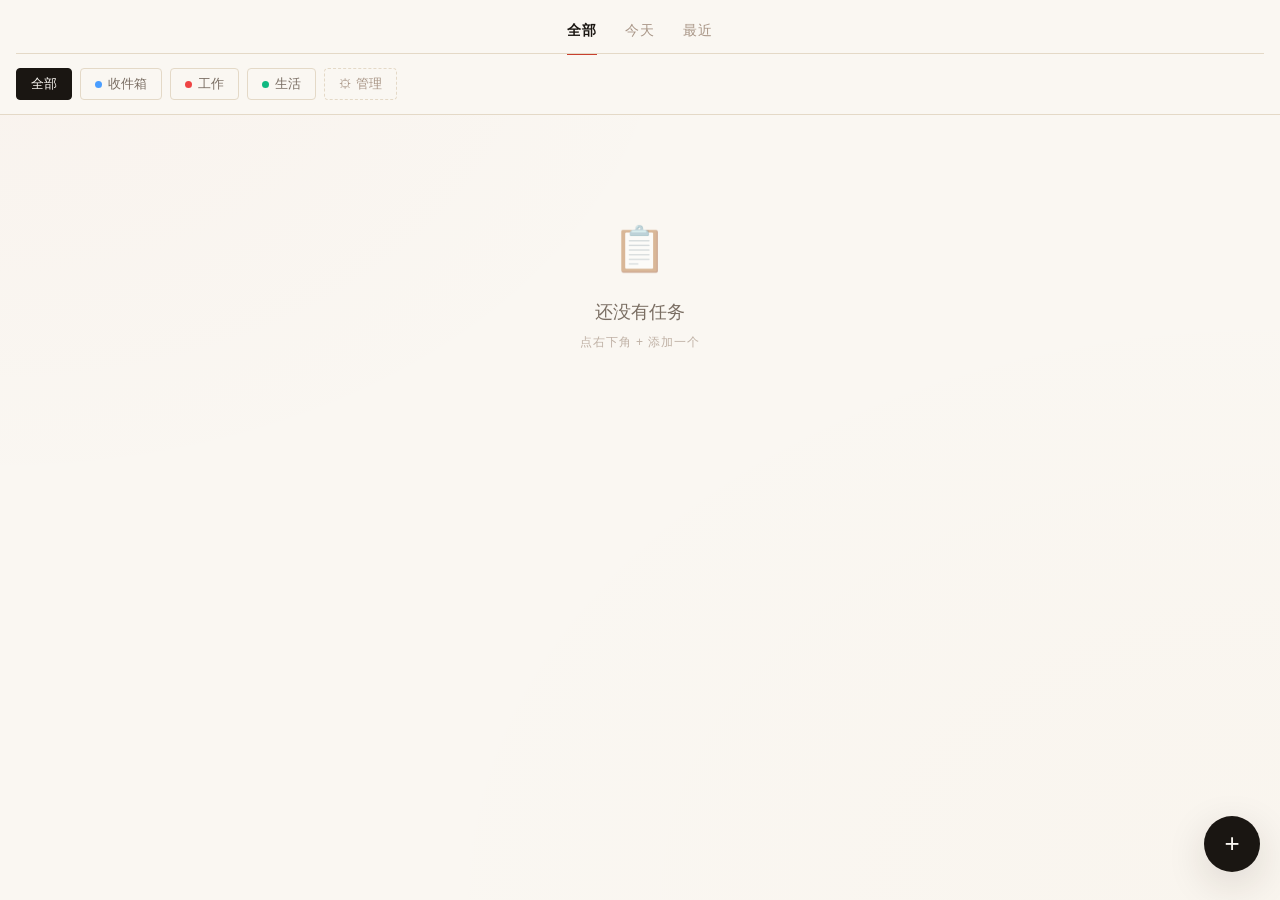
==== index.html @ 41ac8734 "初始化 todolist PWA 小工具 - 纯前端 HTML/CSS/JS，LocalStorage 存储 - MVP 功能：任务/清单 CRUD、三视图、优先级、截止日期 - 数据导入导出（JSO" ====
<!DOCTYPE html>
<html lang="zh-CN">
<head>
  <meta charset="UTF-8">
  <meta name="viewport" content="width=device-width, initial-scale=1.0, maximum-scale=1.0, user-scalable=no, viewport-fit=cover">
  <meta name="theme-color" content="#FAF7F2" media="(prefers-color-scheme: light)">
  <meta name="theme-color" content="#13100D" media="(prefers-color-scheme: dark)">
  <meta name="apple-mobile-web-app-capable" content="yes">
  <meta name="apple-mobile-web-app-status-bar-style" content="default">
  <title>待办清单</title>
  <link rel="manifest" href="manifest.json">
  <link rel="icon" type="image/png" sizes="192x192" href="icons/icon-192.png">
  <link rel="apple-touch-icon" href="icons/icon-192.png">
  <link rel="stylesheet" href="style.css">
</head>
<body>
  <header class="app-header">
    <nav class="view-tabs" id="viewTabs">
      <button class="tab active" data-view="all">全部</button>
      <button class="tab" data-view="today">今天</button>
      <button class="tab" data-view="upcoming">最近</button>
    </nav>
  </header>

  <div class="list-filter" id="listFilter"></div>

  <main class="task-container" id="taskContainer">
    <ul class="task-list" id="taskList"></ul>
    <div class="empty-state" id="emptyState" hidden>
      <div class="empty-icon">📋</div>
      <p class="empty-text">还没有任务</p>
      <p class="empty-hint">点右下角 + 添加一个</p>
    </div>
  </main>

  <button class="fab" id="fab" aria-label="新增任务">+</button>

  <!-- 新增/编辑任务弹窗 -->
  <div class="modal-backdrop" id="taskModal" hidden>
    <div class="modal-sheet">
      <div class="modal-header">
        <h2 id="modalTitle">新建任务</h2>
        <button class="icon-btn" id="closeModal" aria-label="关闭">×</button>
      </div>
      <form id="taskForm">
        <input type="hidden" id="taskId">
        <div class="field">
          <input type="text" id="taskTitle" placeholder="要做什么？" required autocomplete="off" maxlength="200">
        </div>
        <div class="field">
          <label>清单</label>
          <select id="taskList-select"></select>
        </div>
        <div class="field">
          <label>截止日期</label>
          <div class="date-row">
            <input type="date" id="taskDate">
            <button type="button" class="chip-btn" id="clearDate">清除</button>
          </div>
          <div class="quick-dates">
            <button type="button" class="chip-btn" data-quick="today">今天</button>
            <button type="button" class="chip-btn" data-quick="tomorrow">明天</button>
            <button type="button" class="chip-btn" data-quick="week">下周</button>
          </div>
        </div>
        <div class="field">
          <label>优先级</label>
          <div class="priority-row" id="priorityRow">
            <button type="button" class="prio-btn" data-prio="1">P1</button>
            <button type="button" class="prio-btn" data-prio="2">P2</button>
            <button type="button" class="prio-btn" data-prio="3">P3</button>
            <button type="button" class="prio-btn active" data-prio="4">无</button>
          </div>
        </div>
        <div class="modal-actions">
          <button type="button" class="btn-danger" id="deleteTaskBtn" hidden>删除</button>
          <button type="submit" class="btn-primary">保存</button>
        </div>
      </form>
    </div>
  </div>

  <!-- 清单管理弹窗 -->
  <div class="modal-backdrop" id="listModal" hidden>
    <div class="modal-sheet">
      <div class="modal-header">
        <h2>管理清单</h2>
        <button class="icon-btn" id="closeListModal" aria-label="关闭">×</button>
      </div>
      <ul class="list-manage" id="listManage"></ul>
      <form id="listForm">
        <div class="field">
          <input type="text" id="newListName" placeholder="新清单名称" maxlength="20" autocomplete="off">
        </div>
        <div class="field">
          <label>颜色</label>
          <div class="color-row" id="colorRow"></div>
        </div>
        <div class="modal-actions">
          <button type="button" class="btn-ghost" id="cancelEditListBtn" hidden>取消</button>
          <button type="submit" class="btn-primary" id="listSubmitBtn">添加清单</button>
        </div>
      </form>
      <div class="divider"></div>
      <div class="data-actions">
        <div class="data-title">数据备份</div>
        <div class="data-hint">导出后建议传到微信收藏，换手机或清缓存前务必备份</div>
        <div class="modal-actions">
          <button type="button" class="btn-ghost" id="importBtn">导入</button>
          <button type="button" class="btn-ghost" id="exportBtn">导出</button>
        </div>
        <input type="file" id="importFile" accept="application/json,.json" hidden>
      </div>
    </div>
  </div>

  <!-- 确认弹窗 -->
  <div class="modal-backdrop" id="confirmModal" hidden>
    <div class="modal-sheet confirm-sheet">
      <h2 class="confirm-title" id="confirmTitle">确认</h2>
      <p class="confirm-msg" id="confirmMsg"></p>
      <div class="modal-actions">
        <button type="button" class="btn-ghost" id="confirmCancel">取消</button>
        <button type="button" class="btn-primary btn-confirm" id="confirmOk">确定</button>
      </div>
    </div>
  </div>

  <script src="app.js"></script>
</body>
</html>
---- style.css ----
:root {
  /* 主调：象牙纸 + 焦糖红 */
  --paper: #FAF7F2;
  --paper-deep: #F2EDE3;
  --ink: #1A1612;
  --ink-muted: #7A6E63;
  --ink-faint: #A89586;
  --rule: #E4D9C7;
  --surface: #FFFFFF;
  --surface-2: #F2EDE3;
  --accent: #C83F2E;
  --accent-soft: #E8895C;
  --prio1: #C83F2E;
  --prio2: #D48B2A;
  --prio3: #4A6C8C;
  --prio4: #A89586;
  --shadow-sm: 0 1px 2px rgba(44, 30, 18, 0.04);
  --shadow-md: 0 4px 16px rgba(44, 30, 18, 0.08);
  --shadow-lg: 0 12px 40px rgba(44, 30, 18, 0.14);
  --safe-top: env(safe-area-inset-top, 0px);
  --safe-bottom: env(safe-area-inset-bottom, 0px);

  --font-sans: -apple-system, BlinkMacSystemFont, "PingFang SC", "HarmonyOS Sans SC", "Microsoft YaHei", "Noto Sans SC", sans-serif;
}

@media (prefers-color-scheme: dark) {
  :root {
    --paper: #13100D;
    --paper-deep: #1C1814;
    --ink: #F5EBE0;
    --ink-muted: #A89586;
    --ink-faint: #7A6E63;
    --rule: #2B251E;
    --surface: #1C1814;
    --surface-2: #252019;
    --accent: #E8895C;
    --accent-soft: #F0A57C;
    --prio1: #E8895C;
    --prio2: #E8B45C;
    --prio3: #7FA4C4;
    --prio4: #7A6E63;
    --shadow-sm: 0 1px 2px rgba(0, 0, 0, 0.3);
    --shadow-md: 0 4px 16px rgba(0, 0, 0, 0.35);
    --shadow-lg: 0 12px 40px rgba(0, 0, 0, 0.5);
  }
}

* {
  box-sizing: border-box;
  -webkit-tap-highlight-color: transparent;
}

[hidden] { display: none !important; }

html, body {
  margin: 0;
  padding: 0;
  height: 100%;
  overflow: hidden;
}

body {
  font-family: var(--font-sans);
  background: var(--paper);
  color: var(--ink);
  font-size: 15px;
  line-height: 1.55;
  letter-spacing: 0.01em;
  display: flex;
  flex-direction: column;
  overscroll-behavior: none;
  /* 纸质纹理：极淡的噪点渐变 */
  background-image:
    radial-gradient(ellipse at top left, rgba(200, 63, 46, 0.025) 0%, transparent 40%),
    radial-gradient(ellipse at bottom right, rgba(212, 139, 42, 0.02) 0%, transparent 50%);
}

/* ===== 顶部 ===== */
.app-header {
  background: var(--paper);
  padding-top: var(--safe-top);
  flex-shrink: 0;
  position: relative;
}

.app-header::after {
  content: "";
  position: absolute;
  left: 16px;
  right: 16px;
  bottom: 0;
  height: 1px;
  background: var(--rule);
}

.view-tabs {
  display: flex;
  padding: 14px 16px 0;
  gap: 28px;
  justify-content: center;
}

.tab {
  padding: 8px 0 14px;
  background: transparent;
  border: none;
  color: var(--ink-faint);
  font-size: 14px;
  font-weight: 500;
  cursor: pointer;
  position: relative;
  letter-spacing: 0.08em;
  transition: color 0.2s;
  font-family: inherit;
}

.tab::after {
  content: "";
  position: absolute;
  left: 50%;
  bottom: -1px;
  width: 0;
  height: 2px;
  background: var(--accent);
  transition: width 0.25s ease, left 0.25s ease;
}

.tab.active {
  color: var(--ink);
  font-weight: 600;
}

.tab.active::after {
  width: 100%;
  left: 0;
}

/* ===== 清单筛选 ===== */
.list-filter {
  display: flex;
  gap: 8px;
  padding: 14px 16px;
  overflow-x: auto;
  background: var(--paper);
  flex-shrink: 0;
  scrollbar-width: none;
  border-bottom: 1px solid var(--rule);
}

.list-filter::-webkit-scrollbar { display: none; }

.list-chip {
  padding: 6px 14px;
  border-radius: 4px;
  background: transparent;
  border: 1px solid var(--rule);
  color: var(--ink-muted);
  font-size: 13px;
  white-space: nowrap;
  cursor: pointer;
  display: inline-flex;
  align-items: center;
  gap: 6px;
  font-family: inherit;
  transition: all 0.15s;
}

.list-chip:active {
  transform: scale(0.97);
}

.list-chip.active {
  background: var(--ink);
  color: var(--paper);
  border-color: var(--ink);
}

.list-chip .dot {
  width: 7px;
  height: 7px;
  border-radius: 50%;
  display: inline-block;
}

.list-chip.manage {
  border-style: dashed;
  color: var(--ink-faint);
}

/* ===== 任务列表 ===== */
.task-container {
  flex: 1;
  overflow-y: auto;
  padding: 0 0 140px;
  -webkit-overflow-scrolling: touch;
}

.task-list {
  list-style: none;
  margin: 0;
  padding: 0;
}

.task-item {
  display: flex;
  align-items: flex-start;
  gap: 14px;
  padding: 18px 20px 18px 16px;
  background: transparent;
  cursor: pointer;
  position: relative;
  transition: background 0.15s;
  border-bottom: 1px solid var(--rule);
}

/* 左侧优先级色条 */
.task-item::before {
  content: "";
  position: absolute;
  left: 0;
  top: 18px;
  bottom: 18px;
  width: 3px;
  background: transparent;
  border-radius: 0 2px 2px 0;
  transition: background 0.2s;
}

.task-item:has(.task-check[data-prio="1"])::before { background: var(--prio1); }
.task-item:has(.task-check[data-prio="2"])::before { background: var(--prio2); }
.task-item:has(.task-check[data-prio="3"])::before { background: var(--prio3); }

.task-item:active {
  background: var(--paper-deep);
}

.task-check {
  flex-shrink: 0;
  width: 22px;
  height: 22px;
  border-radius: 5px;
  border: 1.5px solid var(--ink-faint);
  background: transparent;
  cursor: pointer;
  margin-top: 2px;
  display: inline-flex;
  align-items: center;
  justify-content: center;
  padding: 0;
  transition: all 0.2s;
  position: relative;
}

.task-check::after {
  content: "";
  width: 12px;
  height: 6px;
  border-left: 2px solid var(--paper);
  border-bottom: 2px solid var(--paper);
  transform: rotate(-45deg) scale(0);
  margin-top: -3px;
  transition: transform 0.2s cubic-bezier(0.22, 1.3, 0.36, 1);
}

.task-item.done .task-check {
  background: var(--accent);
  border-color: var(--accent);
}

.task-item.done .task-check::after {
  transform: rotate(-45deg) scale(1);
}

.task-body {
  flex: 1;
  min-width: 0;
}

.task-title-wrap {
  display: block;
}

.task-title {
  font-size: 15px;
  word-break: break-word;
  line-height: 1.5;
  position: relative;
  display: inline;
  background-image: linear-gradient(var(--ink-faint), var(--ink-faint));
  background-repeat: no-repeat;
  background-size: 0 1px;
  background-position: 0 60%;
  transition: background-size 0.4s ease, color 0.4s ease;
}

.task-item.done .task-title {
  color: var(--ink-faint);
  background-size: 100% 1px;
}

.task-meta {
  margin-top: 6px;
  font-size: 12px;
  color: var(--ink-muted);
  display: flex;
  gap: 14px;
  flex-wrap: wrap;
  align-items: baseline;
}

.task-meta .date,
.task-meta .created {
  display: inline-flex;
  align-items: baseline;
  gap: 4px;
}

.task-meta .date-label,
.task-meta .created-label {
  font-size: 10px;
  letter-spacing: 0.14em;
  text-transform: uppercase;
  color: var(--ink-faint);
}

.task-meta .date-value,
.task-meta .created-value {
  font-size: 12px;
  color: var(--ink-muted);
  font-feature-settings: "tnum" 1;
}

.task-meta .date.overdue .date-value {
  color: var(--accent);
  font-weight: 600;
}

.task-meta .created .created-value {
  color: var(--ink-faint);
  opacity: 0.85;
}

.task-meta .list-tag {
  display: inline-flex;
  align-items: center;
  gap: 5px;
  font-size: 12px;
  color: var(--ink-muted);
}

.task-meta .list-tag .dot {
  width: 6px;
  height: 6px;
  border-radius: 50%;
}

/* ===== 空状态 ===== */
.empty-state {
  text-align: center;
  padding: 100px 20px;
  color: var(--ink-faint);
}

.empty-icon {
  font-size: 44px;
  margin-bottom: 16px;
  opacity: 0.5;
}

.empty-text {
  font-size: 18px;
  margin: 0 0 6px;
  color: var(--ink-muted);
}

.empty-hint {
  font-size: 12px;
  margin: 0;
  letter-spacing: 0.08em;
  text-transform: uppercase;
  opacity: 0.7;
}

/* ===== FAB ===== */
.fab {
  position: fixed;
  right: 20px;
  bottom: calc(28px + var(--safe-bottom));
  width: 56px;
  height: 56px;
  border-radius: 50%;
  background: var(--ink);
  color: var(--paper);
  font-size: 26px;
  border: none;
  box-shadow: var(--shadow-lg);
  cursor: pointer;
  z-index: 10;
  display: flex;
  align-items: center;
  justify-content: center;
  line-height: 1;
  padding: 0 0 2px 0;
  font-weight: 300;
  transition: transform 0.15s, background 0.2s;
}

.fab:active {
  transform: scale(0.92);
  background: var(--accent);
}

/* ===== 弹窗 ===== */
.modal-backdrop {
  position: fixed;
  inset: 0;
  background: rgba(26, 22, 18, 0.45);
  z-index: 100;
  display: flex;
  align-items: flex-end;
  justify-content: center;
  animation: fadeIn 0.2s;
  backdrop-filter: blur(6px);
  -webkit-backdrop-filter: blur(6px);
}

@keyframes fadeIn {
  from { opacity: 0; }
  to { opacity: 1; }
}

.modal-sheet {
  width: 100%;
  max-width: 540px;
  background: var(--paper);
  border-radius: 20px 20px 0 0;
  padding: 20px 20px calc(20px + var(--safe-bottom));
  max-height: 90vh;
  overflow-y: auto;
  animation: slideUp 0.3s cubic-bezier(0.32, 0.72, 0, 1);
  box-shadow: var(--shadow-lg);
  position: relative;
}

.modal-sheet::before {
  content: "";
  position: absolute;
  top: 8px;
  left: 50%;
  transform: translateX(-50%);
  width: 36px;
  height: 4px;
  border-radius: 2px;
  background: var(--rule);
}

@keyframes slideUp {
  from { transform: translateY(100%); }
  to { transform: translateY(0); }
}

.modal-header {
  display: flex;
  align-items: center;
  justify-content: space-between;
  margin: 12px 0 18px;
}

.modal-header h2 {
  margin: 0;
  font-size: 19px;
  font-weight: 600;
  letter-spacing: -0.01em;
}

.icon-btn {
  background: transparent;
  border: none;
  color: var(--ink-faint);
  font-size: 22px;
  line-height: 1;
  width: 32px;
  height: 32px;
  cursor: pointer;
  padding: 0;
}

.icon-btn:active {
  color: var(--ink);
}

/* ===== 表单 ===== */
.field {
  margin-bottom: 16px;
}

.field label {
  display: block;
  font-size: 10px;
  font-weight: 600;
  color: var(--ink-faint);
  margin-bottom: 8px;
  letter-spacing: 0.14em;
  text-transform: uppercase;
}

.field input[type="text"],
.field input[type="date"],
.field select {
  width: 100%;
  padding: 12px 14px;
  font-size: 15px;
  background: var(--surface-2);
  border: 1px solid transparent;
  border-radius: 8px;
  color: var(--ink);
  font-family: inherit;
  transition: border-color 0.15s, background 0.15s;
}

.field input[type="text"]:focus,
.field input[type="date"]:focus,
.field select:focus {
  outline: none;
  border-color: var(--accent);
  background: var(--surface);
}

#taskTitle {
  font-size: 17px;
  font-weight: 500;
  padding: 14px 16px;
}

#taskTitle::placeholder {
  color: var(--ink-faint);
  font-weight: 400;
}

.date-row {
  display: flex;
  gap: 8px;
}

.date-row input[type="date"] {
  flex: 1;
  font-size: 15px;
}

.quick-dates {
  display: flex;
  gap: 6px;
  margin-top: 10px;
}

.chip-btn {
  padding: 6px 14px;
  font-size: 12px;
  background: transparent;
  border: 1px solid var(--rule);
  border-radius: 4px;
  color: var(--ink-muted);
  cursor: pointer;
  letter-spacing: 0.08em;
  font-family: inherit;
  transition: all 0.15s;
}

.chip-btn:active {
  border-color: var(--ink);
  color: var(--ink);
}

.priority-row {
  display: flex;
  gap: 8px;
}

.prio-btn {
  flex: 1;
  padding: 12px 0;
  background: transparent;
  border: 1px solid var(--rule);
  border-radius: 6px;
  color: var(--ink-muted);
  font-size: 13px;
  font-weight: 600;
  letter-spacing: 0.08em;
  cursor: pointer;
  font-family: inherit;
  transition: all 0.15s;
}

.prio-btn[data-prio="1"] { color: var(--prio1); }
.prio-btn[data-prio="2"] { color: var(--prio2); }
.prio-btn[data-prio="3"] { color: var(--prio3); }
.prio-btn[data-prio="4"] { color: var(--prio4); }

.prio-btn.active {
  background: var(--surface-2);
  border-width: 1.5px;
}
.prio-btn.active[data-prio="1"] { border-color: var(--prio1); }
.prio-btn.active[data-prio="2"] { border-color: var(--prio2); }
.prio-btn.active[data-prio="3"] { border-color: var(--prio3); }
.prio-btn.active[data-prio="4"] { border-color: var(--prio4); }

/* ===== 颜色选择 ===== */
.color-row {
  display: flex;
  gap: 12px;
  flex-wrap: wrap;
}

.color-btn {
  width: 30px;
  height: 30px;
  border-radius: 50%;
  border: 2px solid transparent;
  padding: 0;
  cursor: pointer;
  position: relative;
  transition: transform 0.15s;
}

.color-btn::after {
  content: "";
  position: absolute;
  inset: -4px;
  border-radius: 50%;
  border: 1.5px solid transparent;
  transition: border-color 0.2s;
}

.color-btn.active::after {
  border-color: var(--ink);
}

.color-btn:active {
  transform: scale(0.9);
}

/* ===== 按钮 ===== */
.modal-actions {
  display: flex;
  gap: 10px;
  margin-top: 24px;
}

.btn-primary {
  flex: 1;
  padding: 14px;
  background: var(--ink);
  color: var(--paper);
  border: none;
  border-radius: 8px;
  font-size: 14px;
  font-weight: 600;
  letter-spacing: 0.1em;
  cursor: pointer;
  font-family: inherit;
  transition: background 0.15s, transform 0.1s;
}

.btn-primary:active {
  transform: scale(0.98);
  background: var(--accent);
}

.btn-danger {
  padding: 14px 22px;
  background: transparent;
  color: var(--accent);
  border: 1px solid var(--accent);
  border-radius: 8px;
  font-size: 14px;
  font-weight: 600;
  letter-spacing: 0.1em;
  cursor: pointer;
  font-family: inherit;
  transition: all 0.15s;
}

.btn-danger:active {
  background: var(--accent);
  color: var(--paper);
}

.btn-ghost {
  flex: 1;
  padding: 14px;
  background: var(--surface-2);
  color: var(--ink);
  border: none;
  border-radius: 8px;
  font-size: 14px;
  font-weight: 500;
  letter-spacing: 0.08em;
  cursor: pointer;
  font-family: inherit;
  transition: all 0.15s;
}

.btn-ghost:active {
  background: var(--rule);
}

/* ===== 清单管理列表 ===== */
.list-manage {
  list-style: none;
  margin: 0 0 20px;
  padding: 0;
}

.list-manage li {
  display: flex;
  align-items: center;
  gap: 12px;
  padding: 12px 14px;
  background: var(--surface-2);
  border-radius: 8px;
  margin-bottom: 6px;
  transition: background 0.15s;
}

.list-manage li:active {
  background: var(--rule);
}

.list-manage .dot {
  width: 12px;
  height: 12px;
  border-radius: 50%;
  display: inline-block;
  flex-shrink: 0;
  box-shadow: 0 0 0 3px var(--surface);
}

.list-manage .name {
  flex: 1;
  font-size: 15px;
  color: var(--ink);
}

.list-manage .count {
  font-size: 13px;
  color: var(--ink-faint);
  font-feature-settings: "tnum" 1;
}

.list-manage .edit-btn,
.list-manage .remove-btn {
  background: transparent;
  border: none;
  cursor: pointer;
  padding: 4px 8px;
  font-size: 16px;
  transition: color 0.15s;
}

.list-manage .edit-btn {
  color: var(--ink-faint);
}

.list-manage .edit-btn:active {
  color: var(--ink);
}

.list-manage .remove-btn {
  color: var(--accent);
  font-size: 18px;
}

.list-manage .remove-btn:disabled {
  color: var(--ink-faint);
  opacity: 0.3;
  cursor: not-allowed;
}

/* ===== 确认弹窗 ===== */
.confirm-sheet {
  border-radius: 16px;
  max-width: 360px;
  margin: auto;
  align-self: center;
  padding: 24px;
}

.modal-backdrop:has(.confirm-sheet) {
  align-items: center;
}

.confirm-sheet::before {
  display: none;
}

.confirm-title {
  margin: 0 0 10px;
  font-size: 17px;
  font-weight: 600;
}

.confirm-msg {
  margin: 0 0 22px;
  font-size: 14px;
  color: var(--ink-muted);
  line-height: 1.6;
  word-break: break-word;
  white-space: pre-wrap;
}

.btn-confirm.danger {
  background: var(--accent);
}

.btn-confirm.danger:active {
  background: var(--ink);
}

/* ===== 数据备份 ===== */
.divider {
  height: 1px;
  background: var(--rule);
  margin: 24px 0 18px;
}

.data-title {
  font-size: 15px;
  font-weight: 600;
  margin-bottom: 4px;
}

.data-hint {
  font-size: 12px;
  color: var(--ink-muted);
  line-height: 1.5;
  margin-bottom: 14px;
  letter-spacing: 0.02em;
}

/* ===== 进场动画 ===== */
.task-item {
  animation: taskIn 0.3s ease-out backwards;
}

@keyframes taskIn {
  from { opacity: 0; transform: translateY(4px); }
  to { opacity: 1; transform: translateY(0); }
}

.task-item:nth-child(1) { animation-delay: 0.02s; }
.task-item:nth-child(2) { animation-delay: 0.04s; }
.task-item:nth-child(3) { animation-delay: 0.06s; }
.task-item:nth-child(4) { animation-delay: 0.08s; }
.task-item:nth-child(5) { animation-delay: 0.10s; }
.task-item:nth-child(n+6) { animation-delay: 0.12s; }

/* ===== iOS 日期输入修正 ===== */
input[type="date"] {
  min-height: 42px;
  appearance: none;
  -webkit-appearance: none;
}
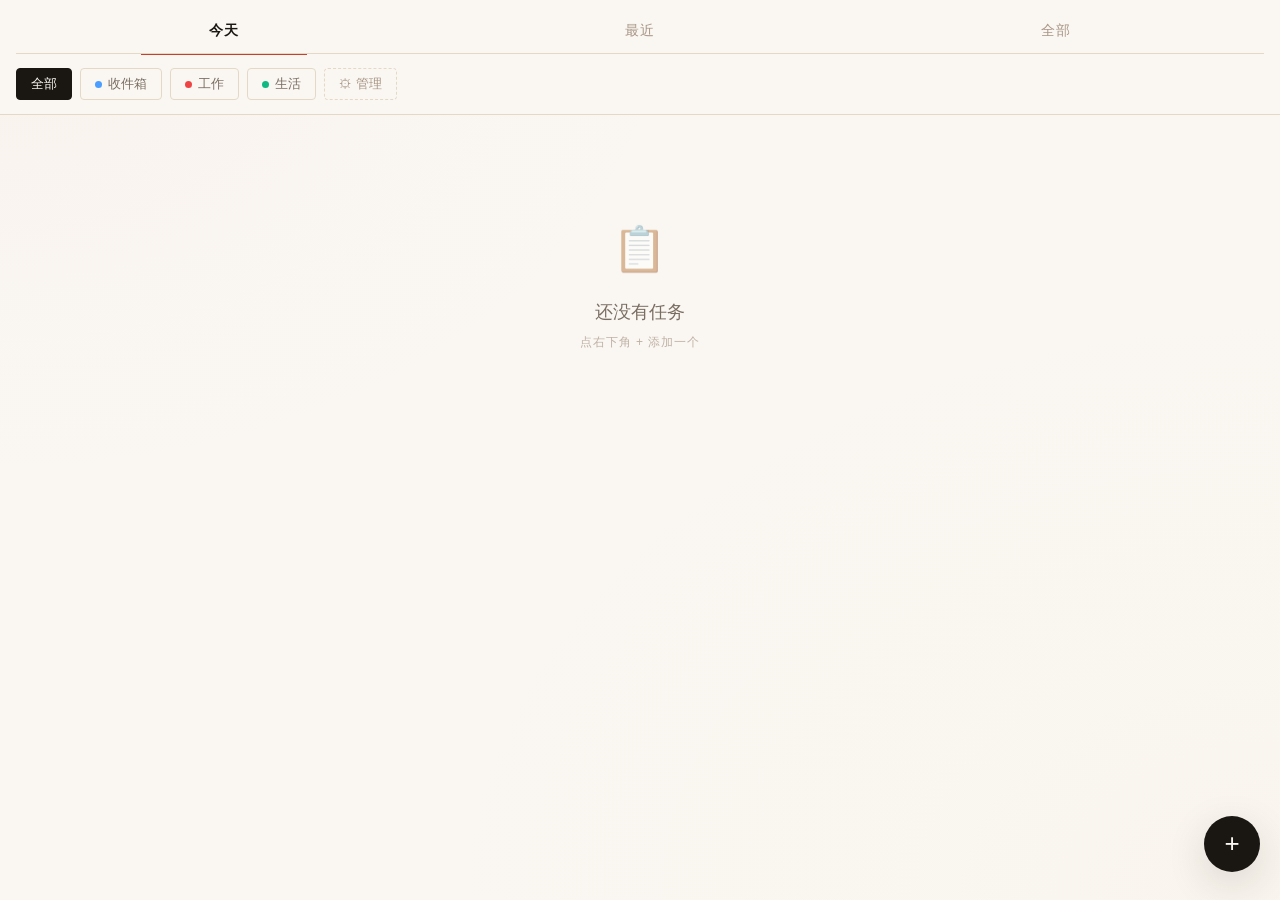
==== commit 58551248: "调整视图顺序与优先级边框样式 & sw 版本升级" ====
--- a/index.html
+++ b/index.html
@@ -16,9 +16,9 @@
 <body>
   <header class="app-header">
     <nav class="view-tabs" id="viewTabs">
-      <button class="tab active" data-view="all">全部</button>
-      <button class="tab" data-view="today">今天</button>
+      <button class="tab active" data-view="today">今天</button>
       <button class="tab" data-view="upcoming">最近</button>
+      <button class="tab" data-view="all">全部</button>
     </nav>
   </header>
 
--- a/style.css
+++ b/style.css
@@ -96,11 +96,11 @@
 .view-tabs {
   display: flex;
   padding: 14px 16px 0;
-  gap: 28px;
-  justify-content: center;
+  justify-content: space-between;
 }
 
 .tab {
+  flex: 1;
   padding: 8px 0 14px;
   background: transparent;
   border: none;
@@ -112,6 +112,7 @@
   letter-spacing: 0.08em;
   transition: color 0.2s;
   font-family: inherit;
+  text-align: center;
 }
 
 .tab::after {
@@ -131,8 +132,8 @@
 }
 
 .tab.active::after {
-  width: 100%;
-  left: 0;
+  width: 40%;
+  left: 30%;
 }
 
 /* ===== 清单筛选 ===== */
@@ -209,8 +210,8 @@
   background: transparent;
   cursor: pointer;
   position: relative;
-  transition: background 0.15s;
-  border-bottom: 1px solid var(--rule);
+  transition: background 0.15s, border-bottom-color 0.2s;
+  border-bottom: 2px solid var(--prio4);
 }
 
 /* 左侧优先级色条 */
@@ -221,7 +222,7 @@
   top: 18px;
   bottom: 18px;
   width: 3px;
-  background: transparent;
+  background: var(--prio4);
   border-radius: 0 2px 2px 0;
   transition: background 0.2s;
 }
@@ -229,6 +230,10 @@
 .task-item:has(.task-check[data-prio="1"])::before { background: var(--prio1); }
 .task-item:has(.task-check[data-prio="2"])::before { background: var(--prio2); }
 .task-item:has(.task-check[data-prio="3"])::before { background: var(--prio3); }
+
+.task-item:has(.task-check[data-prio="1"]) { border-bottom-color: var(--prio1); }
+.task-item:has(.task-check[data-prio="2"]) { border-bottom-color: var(--prio2); }
+.task-item:has(.task-check[data-prio="3"]) { border-bottom-color: var(--prio3); }
 
 .task-item:active {
   background: var(--paper-deep);
